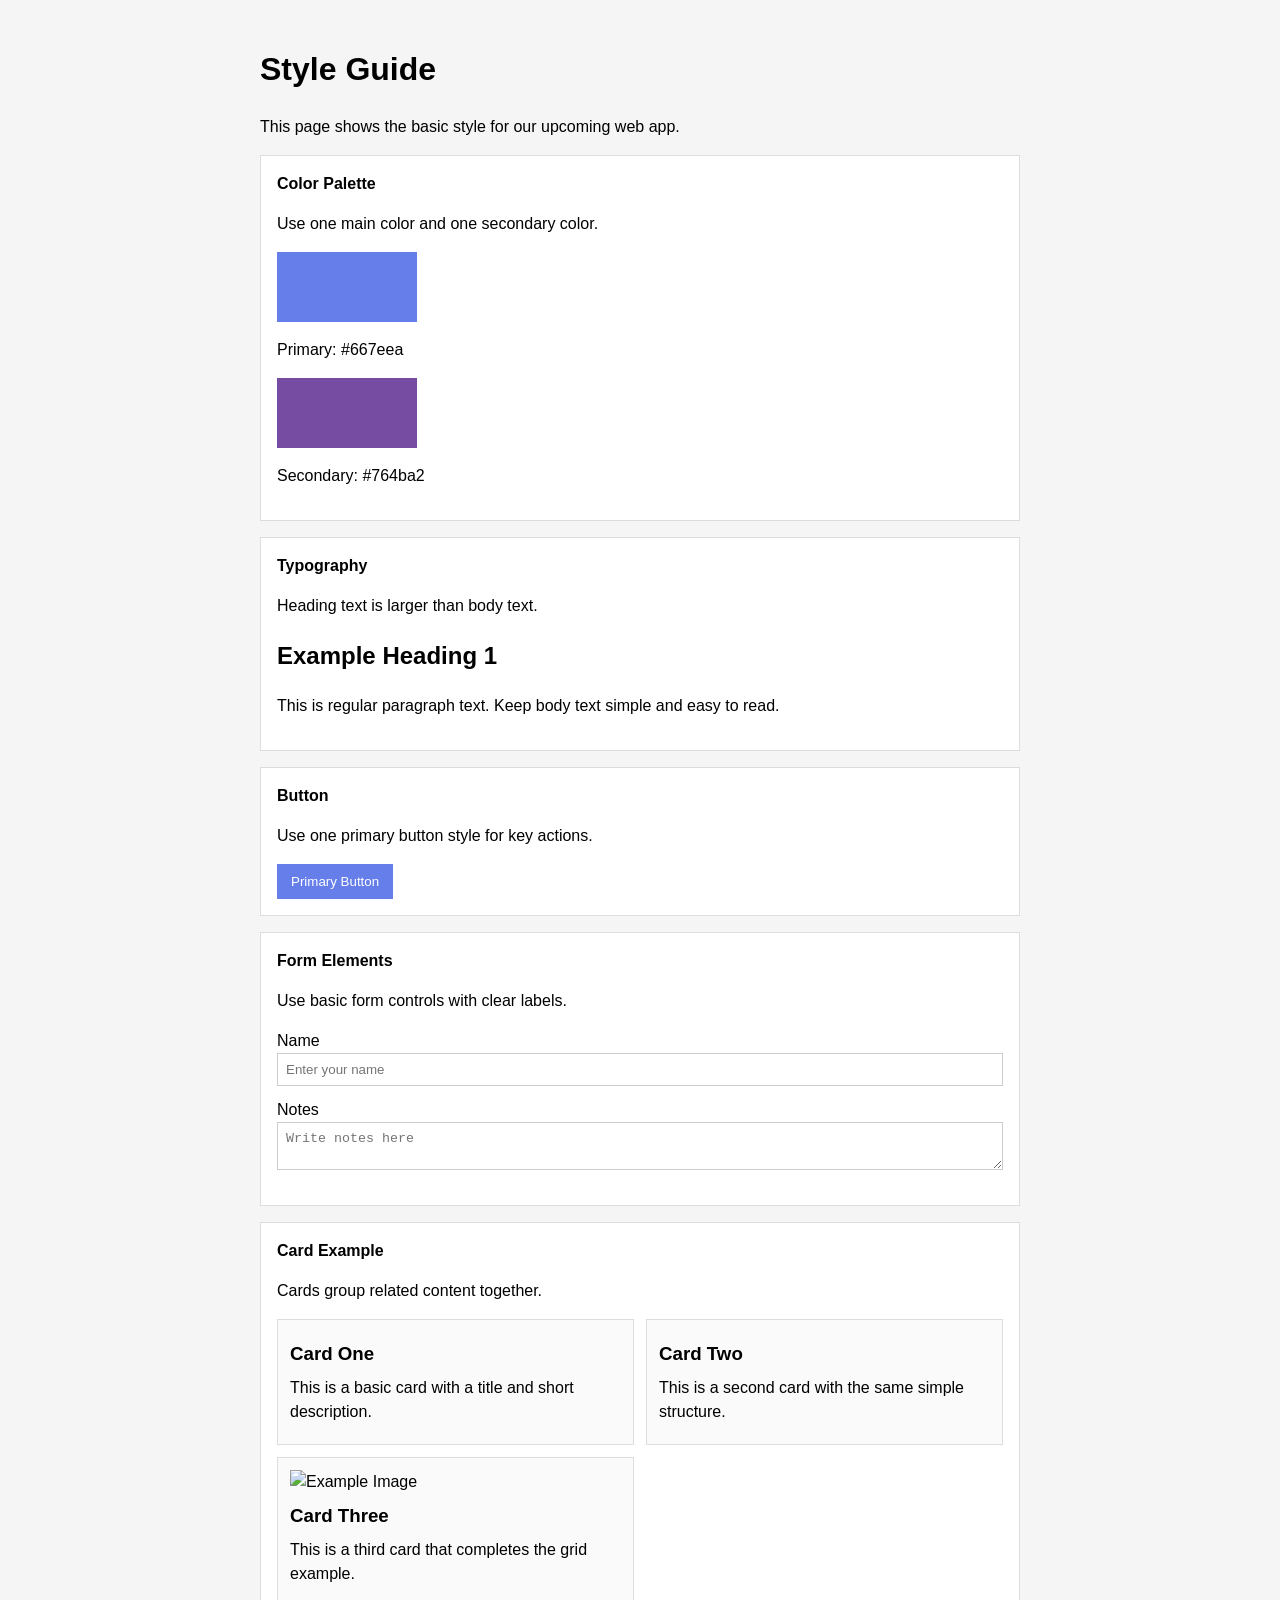
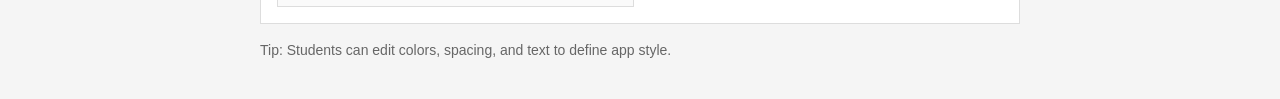
==== style-guide.html @ 42eeedb4 "Initial commit" ====
<!doctype html>
<html lang="en">
  <head>
    <meta charset="UTF-8" />
    <meta name="viewport" content="width=device-width, initial-scale=1.0" />
    <title>Simple Style Guide</title>
    <style>
      * {
        box-sizing: border-box;
      }

      body {
        margin: 0;
        padding: 24px;
        font-family: Arial, sans-serif;
        line-height: 1.5;
        background-color: #f5f5f5;
      }

      main {
        max-width: 760px;
        margin: 0 auto;
      }

      section {
        background-color: #ffffff;
        border: 1px solid #dddddd;
        padding: 16px;
        margin-bottom: 16px;
      }

      .swatch {
        width: 140px;
        height: 70px;
      }

      .bg-primary {
        background-color: #667eea;
      }

      .bg-secondary {
        background-color: #764ba2;
      }

      button {
        background-color: #667eea;
        color: #ffffff;
        border: none;
        padding: 10px 14px;
      }

      button:hover {
        background-color: #5568d3;
      }

      input,
      textarea {
        width: 100%;
        padding: 8px;
        border: 1px solid #cccccc;
        margin-bottom: 12px;
      }

      .card {
        border: 1px solid #dddddd;
        padding: 12px;
        background-color: #fafafa;
      }

      .card h3,
      .card p {
        margin: 8px 0 8px 0;
      }

      .card img {
        margin: 0;
        display: block;
        width: 100%;
        height: auto;
      }

      .card-grid {
        display: grid;
        grid-template-columns: repeat(2, 1fr);
        gap: 12px;
      }

      footer {
        color: #666666;
        font-size: 14px;
      }
    </style>
  </head>
  <body>
    <main>
      <header>
        <h1>Style Guide</h1>
        <p>This page shows the basic style for our upcoming web app.</p>
      </header>

      <section>
        <b>Color Palette</b>
        <p>Use one main color and one secondary color.</p>
        <div class="row">
          <div>
            <div class="swatch bg-primary"></div>
            <p>Primary: #667eea</p>
          </div>
          <div>
            <div class="swatch bg-secondary"></div>
            <p>Secondary: #764ba2</p>
          </div>
        </div>
      </section>

      <section>
        <b>Typography</b>
        <p>Heading text is larger than body text.</p>
        <h1>Example Heading 1</h1>
        <p>
          This is regular paragraph text. Keep body text simple and easy to
          read.
        </p>
      </section>

      <section>
        <b>Button</b>
        <p>Use one primary button style for key actions.</p>
        <button>Primary Button</button>
      </section>

      <section>
        <b>Form Elements</b>
        <p>Use basic form controls with clear labels.</p>

        <label for="name">Name</label>
        <input type="text" id="name" placeholder="Enter your name" />

        <label for="notes">Notes</label>
        <textarea id="notes" placeholder="Write notes here"></textarea>
      </section>

      <section>
        <b>Card Example</b>
        <p>Cards group related content together.</p>
        <div class="card-grid">
          <div class="card">
            <h3>Card One</h3>
            <p>This is a basic card with a title and short description.</p>
          </div>
          <div class="card">
            <h3>Card Two</h3>
            <p>This is a second card with the same simple structure.</p>
          </div>
          <div class="card">
            <img
              src="web-app/data/images/coffee-corner.jpg"
              alt="Example Image" />
            <h3>Card Three</h3>
            <p>This is a third card that completes the grid example.</p>
          </div>
        </div>
      </section>

      <footer>
        <p>
          Tip: Students can edit colors, spacing, and text to define app style.
        </p>
      </footer>
    </main>
  </body>
</html>
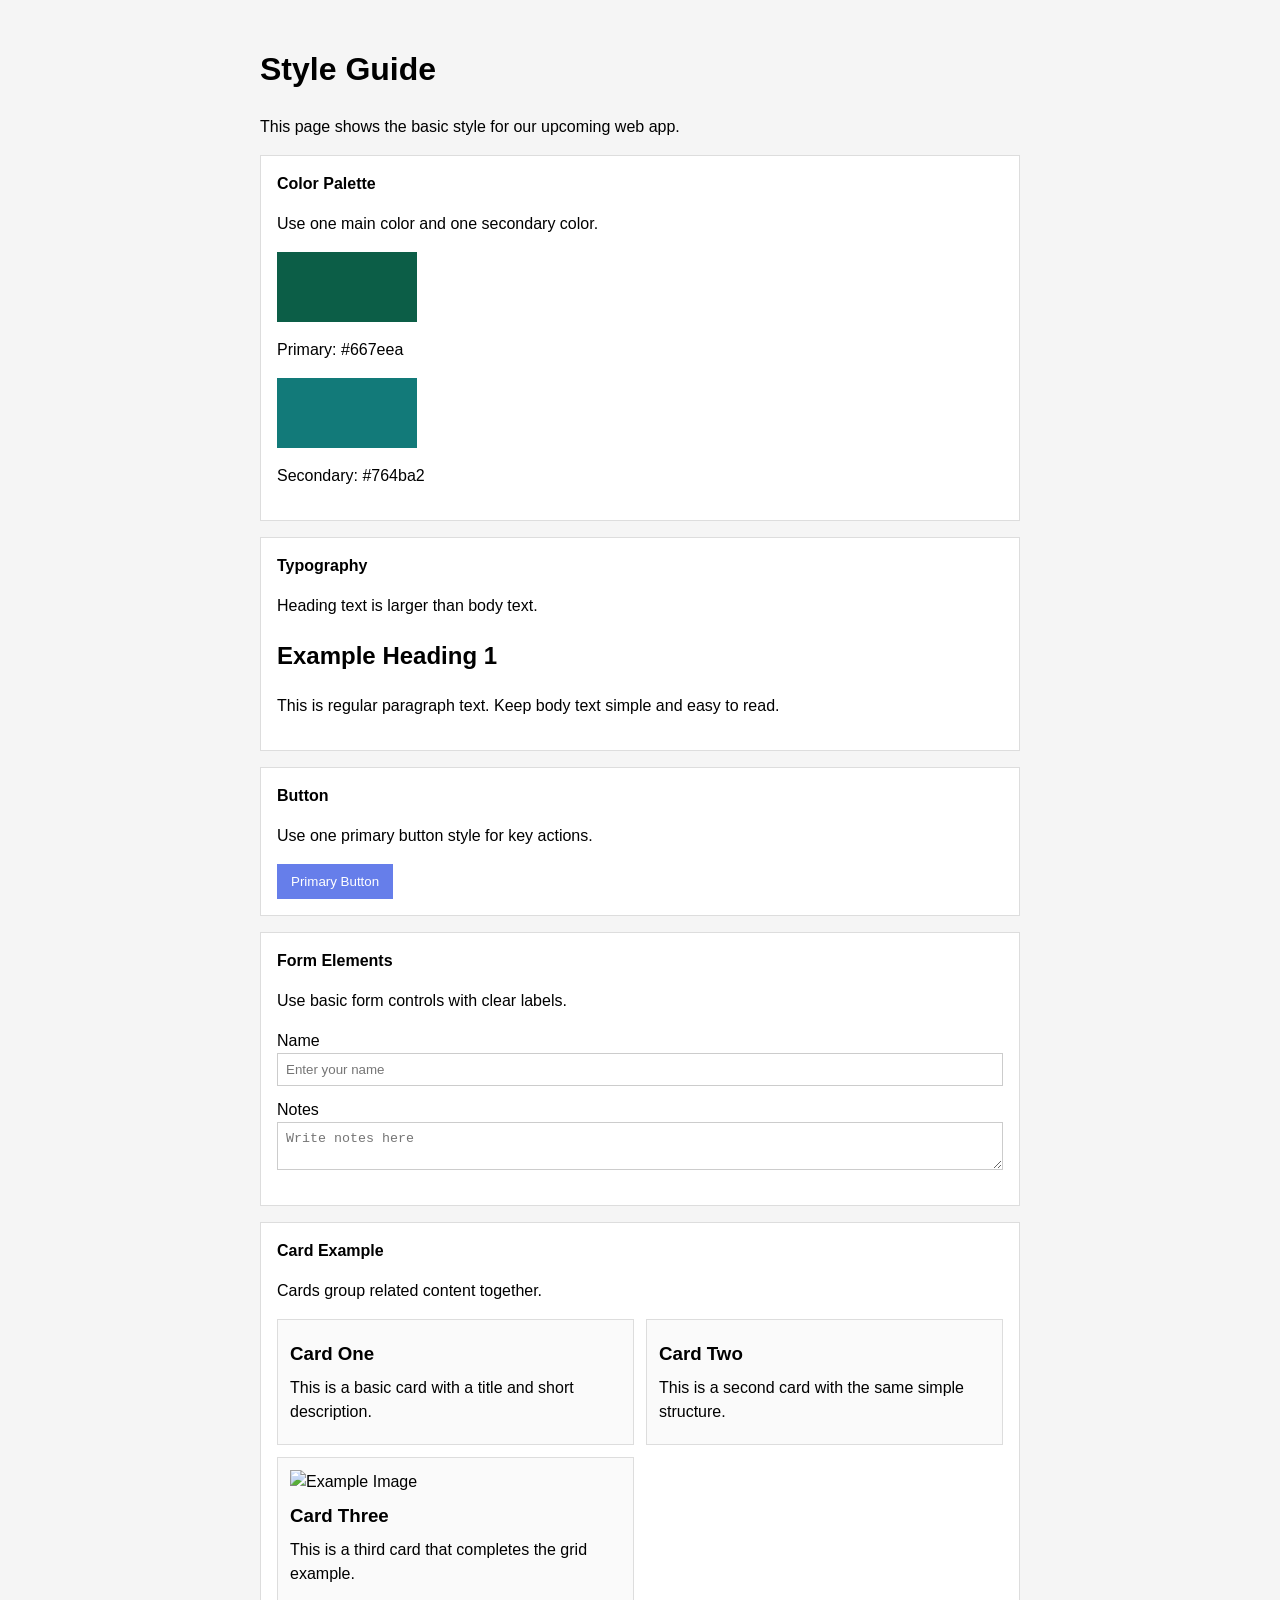
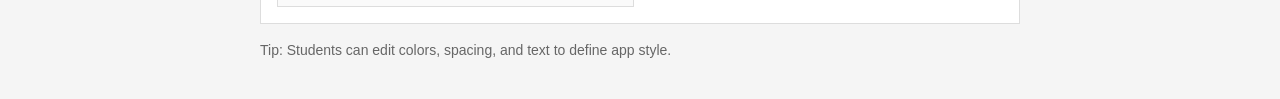
==== commit 84ccbe49: "6/22 edits" ====
--- a/style-guide.html
+++ b/style-guide.html
@@ -35,11 +35,11 @@
       }
 
       .bg-primary {
-        background-color: #667eea;
+        background-color: #0c5e47;
       }
 
       .bg-secondary {
-        background-color: #764ba2;
+       background-color: #127a79;
       }
 
       button {
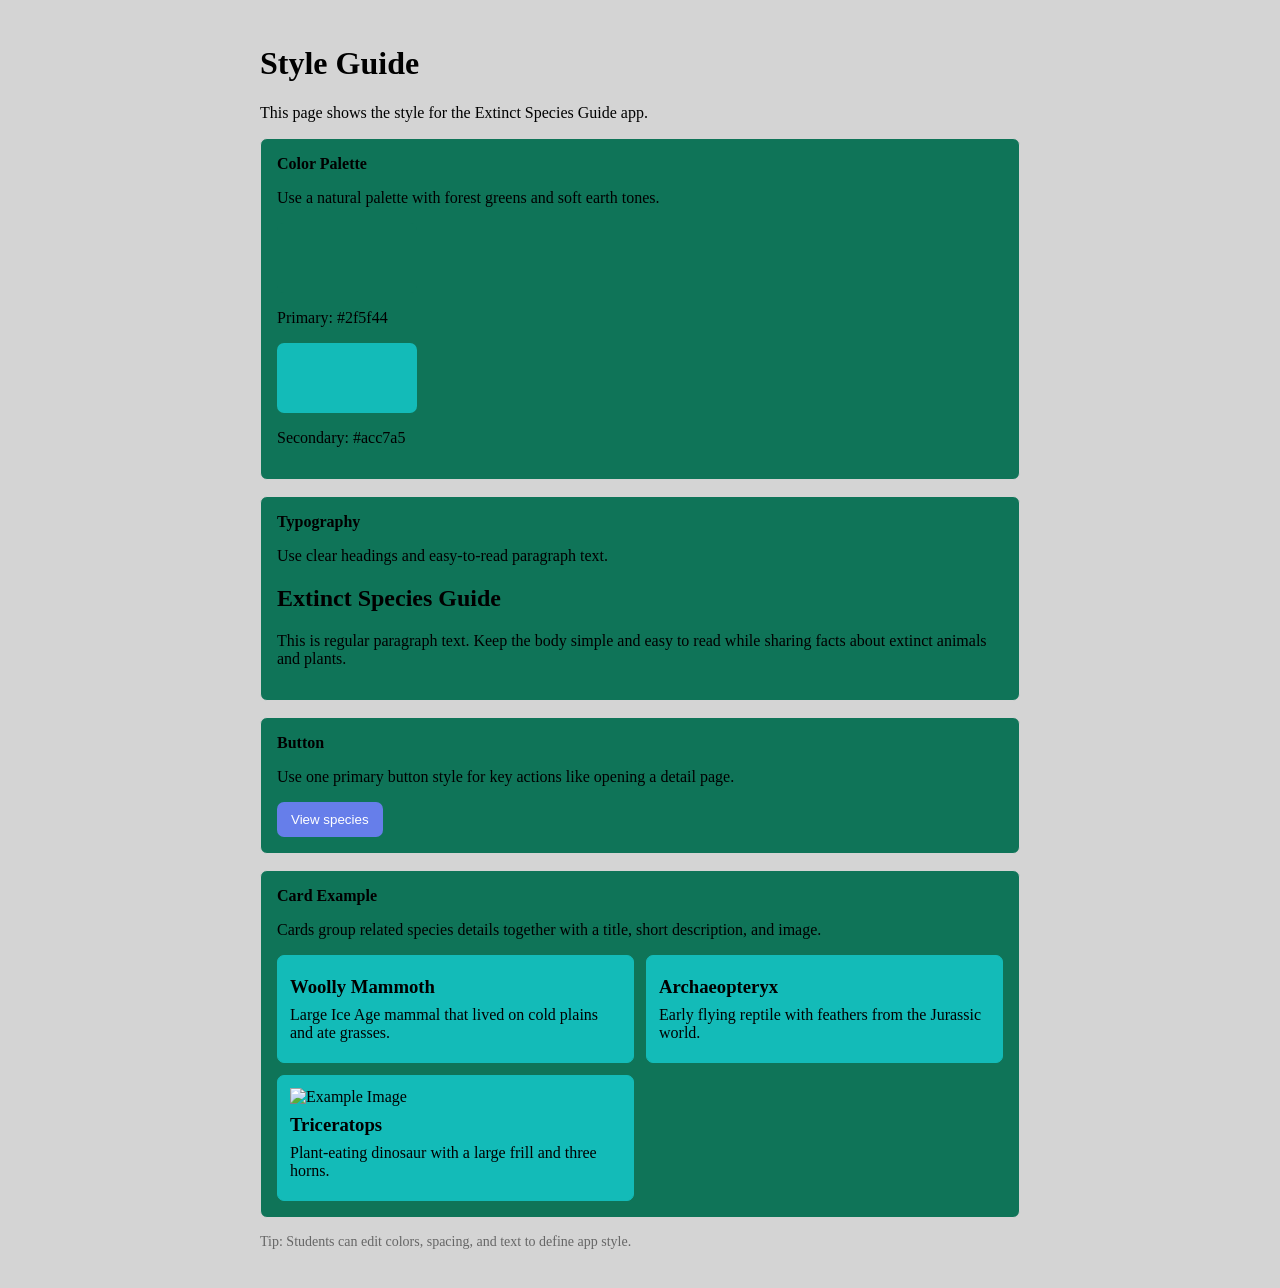
==== commit ba07bf5b: "6/22 edits" ====
--- a/style-guide.html
+++ b/style-guide.html
@@ -12,9 +12,9 @@
       body {
         margin: 0;
         padding: 24px;
-        font-family: Arial, sans-serif;
-        line-height: 1.5;
-        background-color: #f5f5f5;
+        font-family: "Times New Roman", Times, serif
+        line-height: 2;
+        background-color: #d4d4d4;
       }
 
       main {
@@ -23,10 +23,12 @@
       }
 
       section {
-        background-color: #ffffff;
-        border: 1px solid #dddddd;
+        background-color: #d4d4d4;
+        border: 1px solid #d4d4d4;
         padding: 16px;
         margin-bottom: 16px;
+        border-radius: 7px;
+        background-color: #0f7458;
       }
 
       .swatch {
@@ -35,11 +37,13 @@
       }
 
       .bg-primary {
-        background-color: #0c5e47;
+        background-color: #0f7458;
+        border-radius: 7px;
       }
 
       .bg-secondary {
-       background-color: #127a79;
+       background-color: #13bbb8;
+        border-radius: 7px;
       }
 
       button {
@@ -47,6 +51,7 @@
         color: #ffffff;
         border: none;
         padding: 10px 14px;
+        border-radius: 7px;
       }
 
       button:hover {
@@ -59,12 +64,15 @@
         padding: 8px;
         border: 1px solid #cccccc;
         margin-bottom: 12px;
+        border-radius: 7px;
       }
 
       .card {
-        border: 1px solid #dddddd;
+        border: 1px solid #13bbb8;
         padding: 12px;
         background-color: #fafafa;
+        border-radius: 7px;
+         background-color: #13bbb8;
       }
 
       .card h3,
@@ -95,69 +103,57 @@
     <main>
       <header>
         <h1>Style Guide</h1>
-        <p>This page shows the basic style for our upcoming web app.</p>
+        <p>This page shows the style for the Extinct Species Guide app.</p>
       </header>
 
       <section>
         <b>Color Palette</b>
-        <p>Use one main color and one secondary color.</p>
+        <p>Use a natural palette with forest greens and soft earth tones.</p>
         <div class="row">
           <div>
             <div class="swatch bg-primary"></div>
-            <p>Primary: #667eea</p>
+            <p>Primary: #2f5f44</p>
           </div>
           <div>
             <div class="swatch bg-secondary"></div>
-            <p>Secondary: #764ba2</p>
+            <p>Secondary: #acc7a5</p>
           </div>
         </div>
       </section>
 
       <section>
         <b>Typography</b>
-        <p>Heading text is larger than body text.</p>
-        <h1>Example Heading 1</h1>
+        <p>Use clear headings and easy-to-read paragraph text.</p>
+        <h1>Extinct Species Guide</h1>
         <p>
-          This is regular paragraph text. Keep body text simple and easy to
-          read.
+          This is regular paragraph text. Keep the body simple and easy to read while sharing facts about extinct animals and plants.
         </p>
       </section>
 
       <section>
         <b>Button</b>
-        <p>Use one primary button style for key actions.</p>
-        <button>Primary Button</button>
-      </section>
-
-      <section>
-        <b>Form Elements</b>
-        <p>Use basic form controls with clear labels.</p>
-
-        <label for="name">Name</label>
-        <input type="text" id="name" placeholder="Enter your name" />
-
-        <label for="notes">Notes</label>
-        <textarea id="notes" placeholder="Write notes here"></textarea>
+        <p>Use one primary button style for key actions like opening a detail page.</p>
+        <button>View species</button>
       </section>
 
       <section>
         <b>Card Example</b>
-        <p>Cards group related content together.</p>
+        <p>Cards group related species details together with a title, short description, and image.</p>
         <div class="card-grid">
           <div class="card">
-            <h3>Card One</h3>
-            <p>This is a basic card with a title and short description.</p>
+            <h3>Woolly Mammoth</h3>
+            <p>Large Ice Age mammal that lived on cold plains and ate grasses.</p>
           </div>
           <div class="card">
-            <h3>Card Two</h3>
-            <p>This is a second card with the same simple structure.</p>
+            <h3>Archaeopteryx</h3>
+            <p>Early flying reptile with feathers from the Jurassic world.</p>
           </div>
           <div class="card">
             <img
-              src="web-app/data/images/coffee-corner.jpg"
+              src="https://picsum.photos/seed/dinosaur/800/600"
               alt="Example Image" />
-            <h3>Card Three</h3>
-            <p>This is a third card that completes the grid example.</p>
+            <h3>Triceratops</h3>
+            <p>Plant-eating dinosaur with a large frill and three horns.</p>
           </div>
         </div>
       </section>
